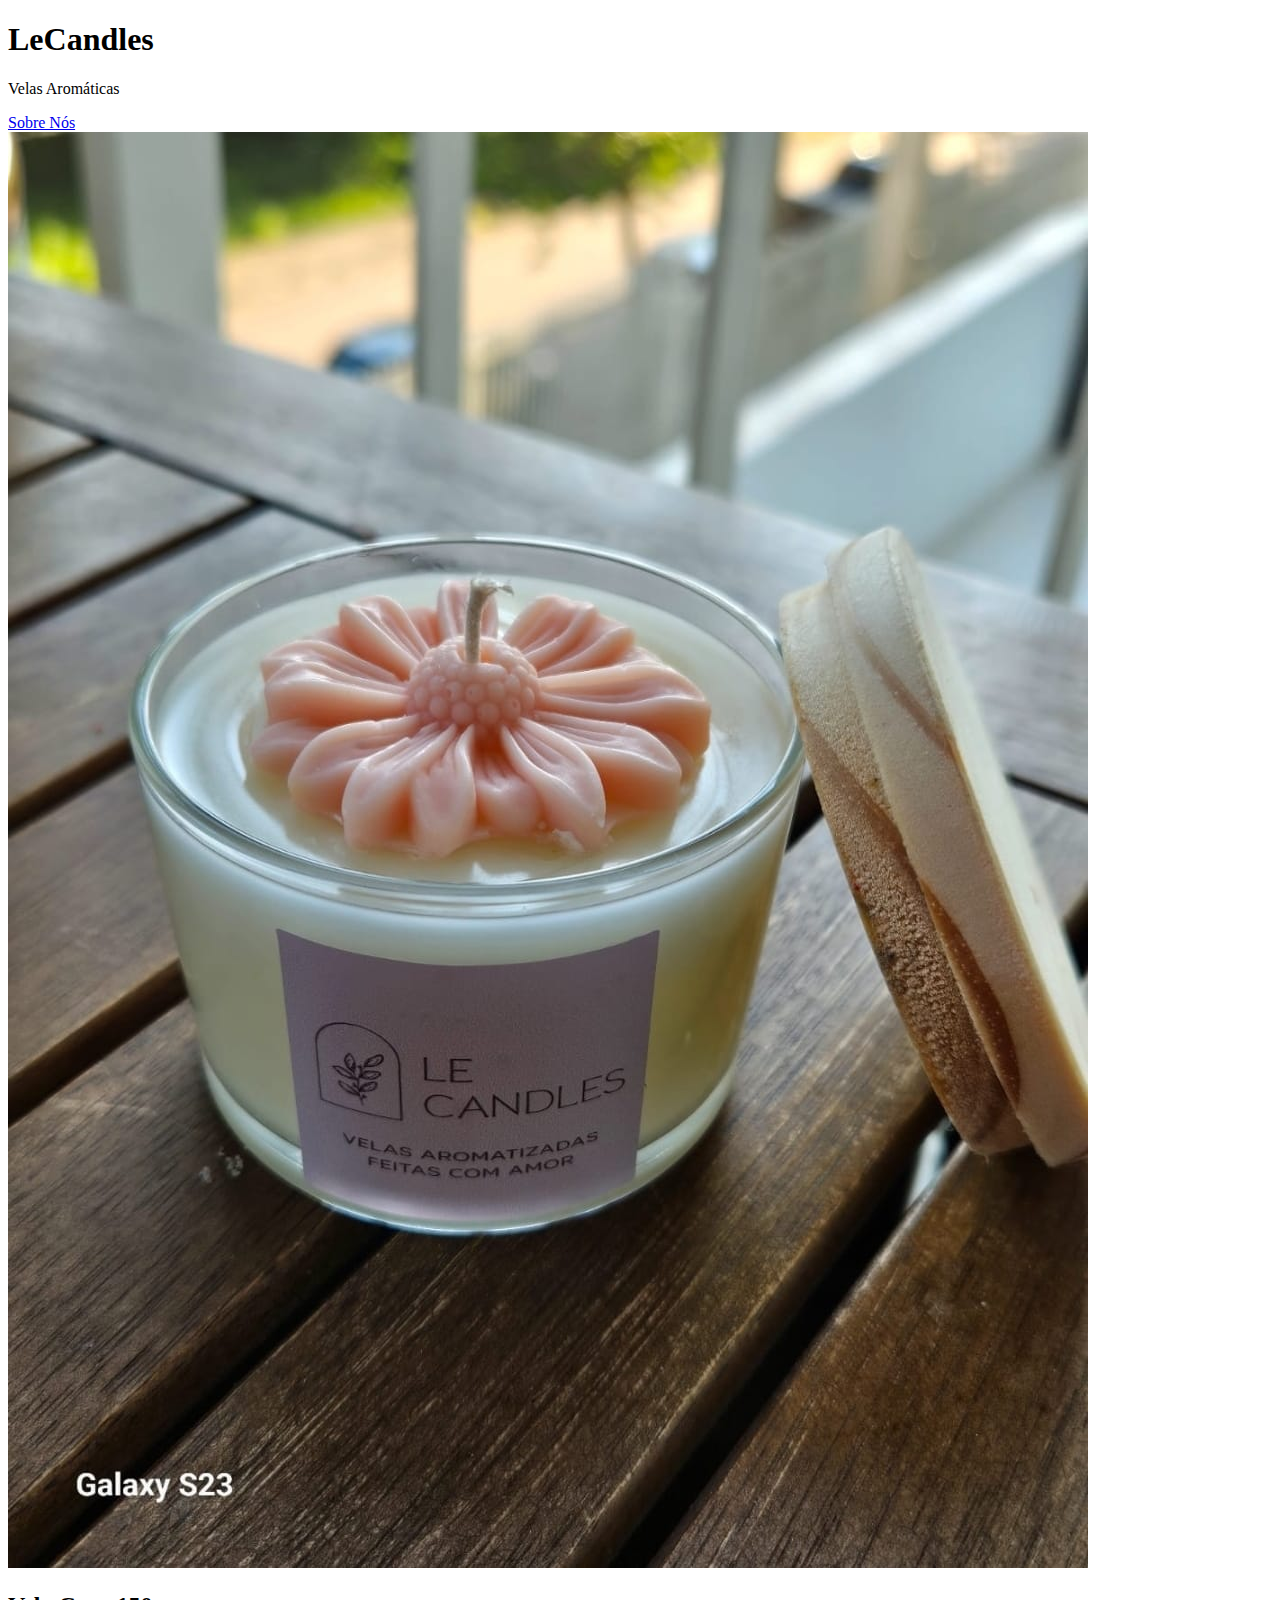
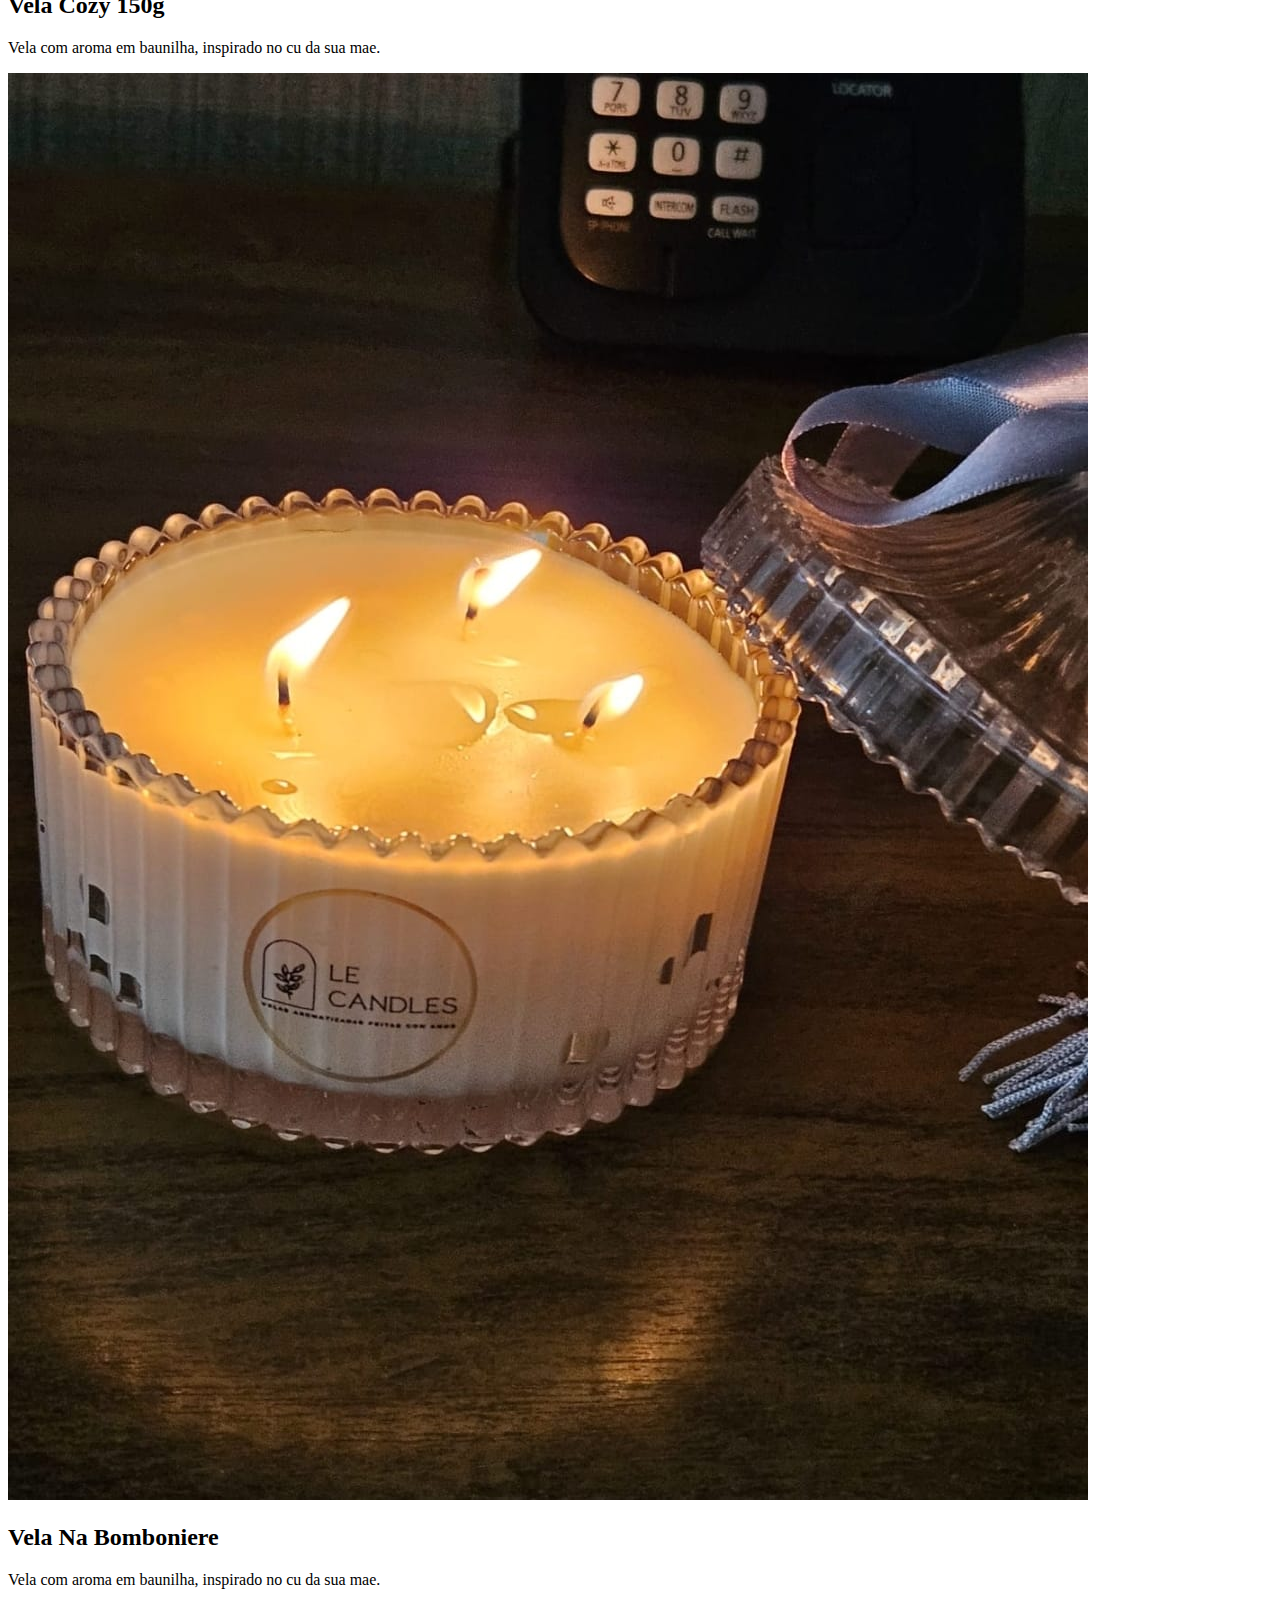
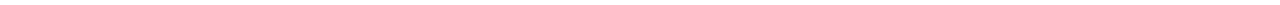
==== produtos.html @ e4a1009d "Add files via upload" ====
<!DOCTYPE html>
<html lang="en">
<head>
    <meta charset="UTF-8">
    <meta name="viewport" content="width=device-width, initial-scale=1.0">
    <title>Produtos</title>
    <link rel="stylesheet" href="style2.css">
</head>
<body>

    <div class="container">
        <div class="topo">
        <h1>LeCandles</h1>
        <p>Velas Aromáticas</p>
        <li>
            <a href="index.html">Sobre Nós</a>
        
        </li>
    </div>
    </div>


    <div class="card">
        <img src="./img/vela cozy .jpg" alt="Imagem do cartão">
        <div class="card-content">
          <h2 class="card-title">Vela Cozy 150g</h2>
          <p class="card-description">Vela com aroma em baunilha, inspirado no cu da sua mae.</p>
        </div>
      </div>
      <div class="card">
        <img src="./img/bomboniere.jpg" alt="Imagem do cartão">
        <div class="card-content">
          <h2 class="card-title">Vela Na Bomboniere</h2>
          <p class="card-description">Vela com aroma em baunilha, inspirado no cu da sua mae.</p>
        </div>
      </div>

</body>
</html>
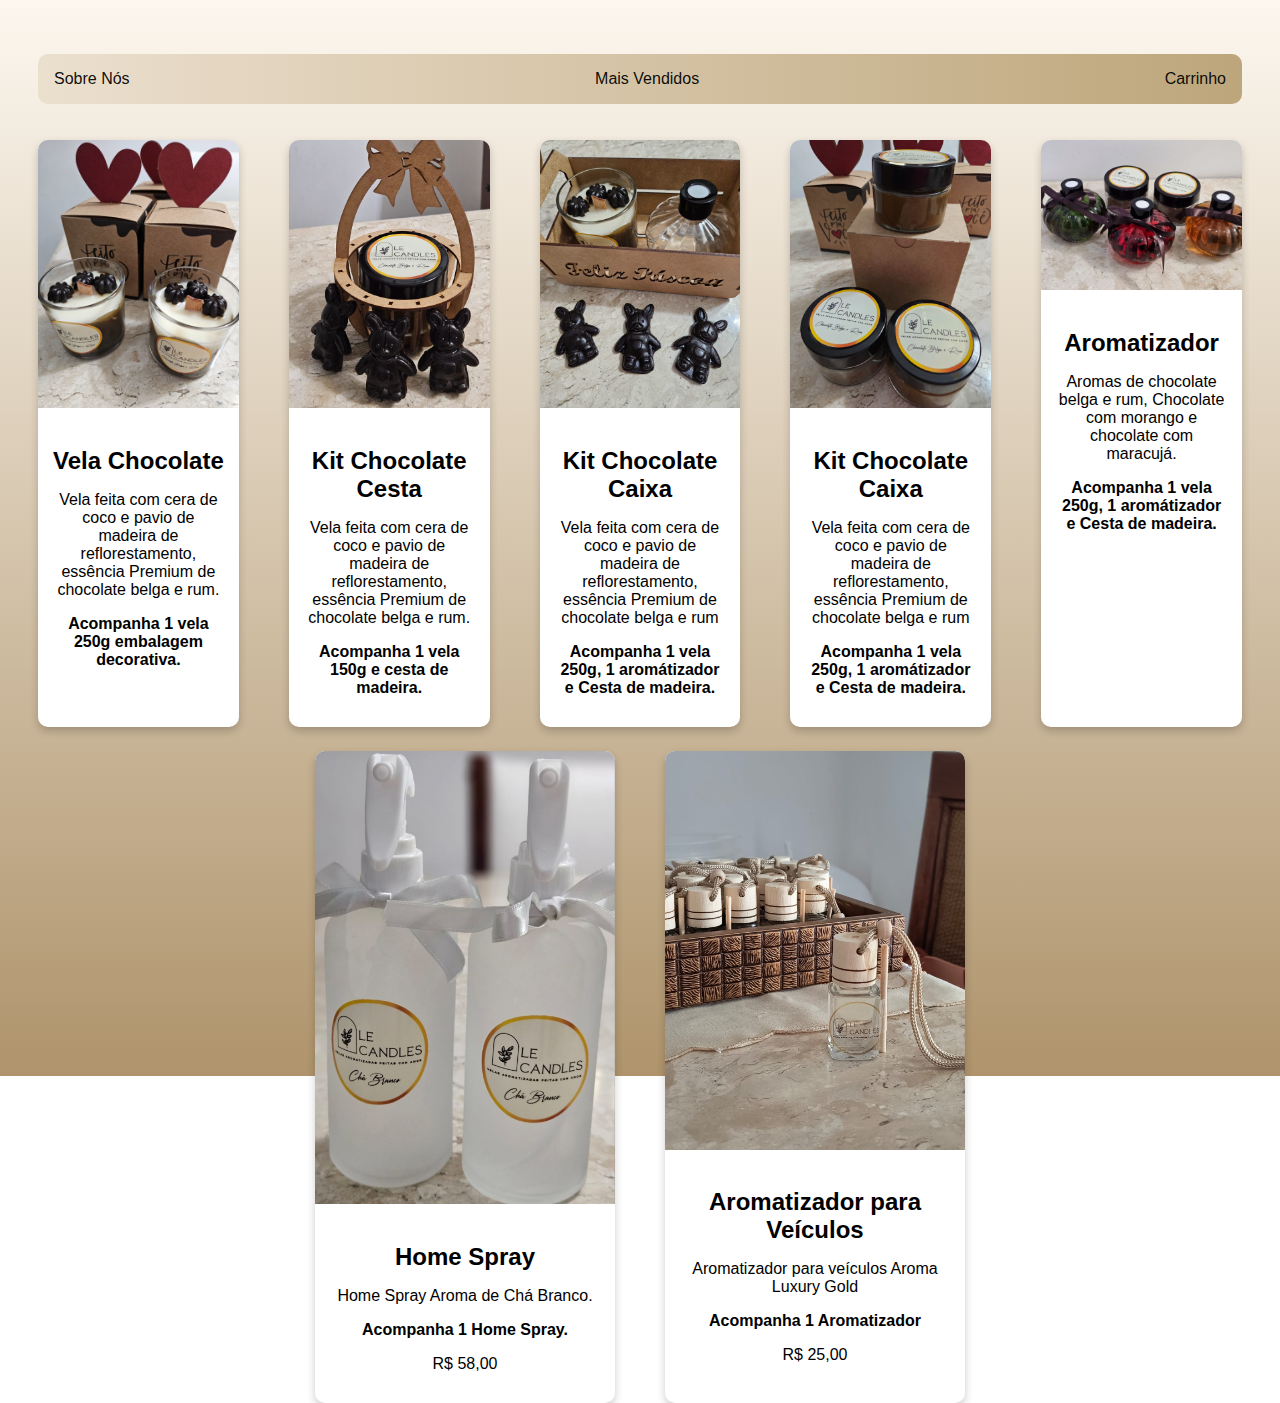
==== commit a171d971: "Add files via upload" ====
--- a/produtos.html
+++ b/produtos.html
@@ -9,31 +9,109 @@
 <body>
 
     <div class="container">
-        <div class="topo">
-        <h1>LeCandles</h1>
-        <p>Velas Aromáticas</p>
-        <li>
-            <a href="index.html">Sobre Nós</a>
-        
-        </li>
+
+      <nav class="nav">
+        <ul>
+            <li>
+                <a href="index.html">Sobre Nós</a>
+            </li>
+            <li>
+                <a href="maisvendidos.html">Mais Vendidos</a>
+            </li>
+            <li>
+                <a href="carrinho.html">Carrinho</a>
+            </li>
+        </ul>
+    </nav>
+
+       
+  
     </div>
     </div>
 
-
+   <div class="choco"style="justify-content: center;">
     <div class="card">
-        <img src="./img/vela cozy .jpg" alt="Imagem do cartão">
+        <img src="./img/chocovela1.jpg" alt="Imagem do cartão">
         <div class="card-content">
-          <h2 class="card-title">Vela Cozy 150g</h2>
-          <p class="card-description">Vela com aroma em baunilha, inspirado no cu da sua mae.</p>
-        </div>
-      </div>
-      <div class="card">
-        <img src="./img/bomboniere.jpg" alt="Imagem do cartão">
-        <div class="card-content">
-          <h2 class="card-title">Vela Na Bomboniere</h2>
-          <p class="card-description">Vela com aroma em baunilha, inspirado no cu da sua mae.</p>
+          <h2 class="card-title">Vela Chocolate </h2>
+          <p class="card-description">Vela feita com cera de coco e pavio de madeira de reflorestamento, essência Premium de chocolate belga e rum.</p>
+         
+          <p> <strong>Acompanha 1 vela 250g embalagem decorativa.</strong></p>  
+          
         </div>
       </div>
 
+      <div class="card">
+        <img src="./img/kitchoco.jpg" alt="Imagem do cartão">
+        <div class="card-content">
+          <h2 class="card-title">Kit Chocolate Cesta</h2>
+          <p class="card-description">Vela feita com cera de coco e pavio de madeira de reflorestamento, essência Premium de chocolate belga e rum.</p>
+          <p> <strong>Acompanha 1 vela 150g e cesta de madeira.</strong></p>
+        </div>
+      </div>
+
+
+      <div class="card">
+        <img src="./img/kitchococaixa.jpg" alt="Imagem do cartão">
+        <div class="card-content">
+          <h2 class="card-title">Kit Chocolate Caixa</h2>
+          <p class="card-description">Vela feita com cera de coco e pavio de madeira de reflorestamento, essência Premium de chocolate belga e rum </p>
+          <p> <strong>Acompanha 1 vela 250g, 1 aromátizador e Cesta de madeira.</strong></p>
+       </div>
+      </div>
+
+      <div class="card">
+        <img src="./img/chocovela2.jpg" alt="Imagem do cartão">
+        <div class="card-content">
+          <h2 class="card-title">Kit Chocolate Caixa</h2>
+          <p class="card-description">Vela feita com cera de coco e pavio de madeira de reflorestamento, essência Premium de chocolate belga e rum </p>
+          <p> <strong>Acompanha 1 vela 250g, 1 aromátizador e Cesta de madeira.</strong></p>
+        </div>
+      </div>
+
+      <div class="card">
+        <img src="./img/aromatizadoreschoco.jpg" alt="Imagem do cartão">
+        <div class="card-content">
+          <h2 class="card-title">Aromatizador</h2>
+          <p class="card-description">Aromas de chocolate belga e rum, Chocolate com morango e chocolate com maracujá. </p>
+          <p> <strong>Acompanha 1 vela 250g, 1 aromátizador e Cesta de madeira.</strong></p>
+        </div>
+      </div>
+        <!--nao esquecer de mudar o nome do ultimo card e colocar valores!!!!-->
+    </div>
+
+    <div class="acessorios" style="justify-content: center;">
+      <div class="card">
+        <img src="./img/homespray.jpg" alt="Imagem do cartão">
+        <div class="card-content">
+          <h2 class="card-title">Home Spray</h2>
+          <p class="card-description">Home Spray Aroma de Chá Branco.</p>
+          <p> <strong>Acompanha 1 Home Spray.</strong></p>
+          <p>R$ 58,00</p>
+        </div>
+      </div>
+
+      <div class="card">
+        <img src="./img/aromatizadorcar.jpg" alt="Imagem do cartão">
+        <div class="card-content">
+          <h2 class="card-title">Aromatizador para Veículos</h2>
+          <p class="card-description">Aromatizador para veículos Aroma Luxury Gold</p>
+          <p> <strong>Acompanha 1 Aromatizador</strong></p>
+          <p>R$ 25,00</p>
+        </div>
+      </div>
+
+    </div>
+
+
+  
+
+  
+
+  
+
+
+  
+      
 </body>
 </html>--- a/style2.css
+++ b/style2.css
@@ -0,0 +1,74 @@
+body{
+    background:linear-gradient(#fcf7ef, rgb(175, 148, 108)) no-repeat;
+    font-family: Arial, Helvetica, sans-serif;
+    height: 1000px;
+    font-family: Arial, Helvetica, sans-serif;
+    padding: 30px;
+}
+.nav{
+    color: rgba(219, 228, 236, 0.918);
+    text-decoration: none;
+    background:linear-gradient(0.25turn,#ebdfce, #bda67b) no-repeat;
+    border-radius: 10px;
+    font-family: 'Merrieweather' serif;
+}
+ul{
+    display: flex;
+    justify-content: space-between;
+    list-style-type: none;
+    align-items: center;
+    padding: 16px;
+}
+a{
+    text-decoration: none;
+    color:rgba(3, 3, 3, 0.966);
+}
+nav a:hover{
+    color: rgb(255, 255, 255);
+}
+.card {
+    width: 300px;
+    background: white;
+    border-radius: 10px;
+    box-shadow: 0 4px 8px rgba(0, 0, 0, 0.2);
+    overflow: hidden;
+    text-align: center;
+    transition: transform 0.3s ease, box-shadow 0.3s ease;
+    
+}
+
+.card:hover {
+    transform: scale(1.05);
+    box-shadow: 0 8px 16px rgba(0, 0, 0, 0.3);
+}
+
+.card img {
+    width: 100%;
+    height: auto;
+    
+}
+
+.card-content {
+    padding: 15px;
+    
+}
+
+.card h2 {
+    font-size: 1.5em;
+    margin-bottom: 10px;
+}
+
+.card p {
+    font-size: 1em;
+    margin-bottom: 15px;
+}
+.choco{
+    padding-top: 20px;
+    display: flex;
+    gap:50px;
+}
+.acessorios{
+    padding-top: 1.5rem;
+    display: flex;
+    gap: 50px;
+}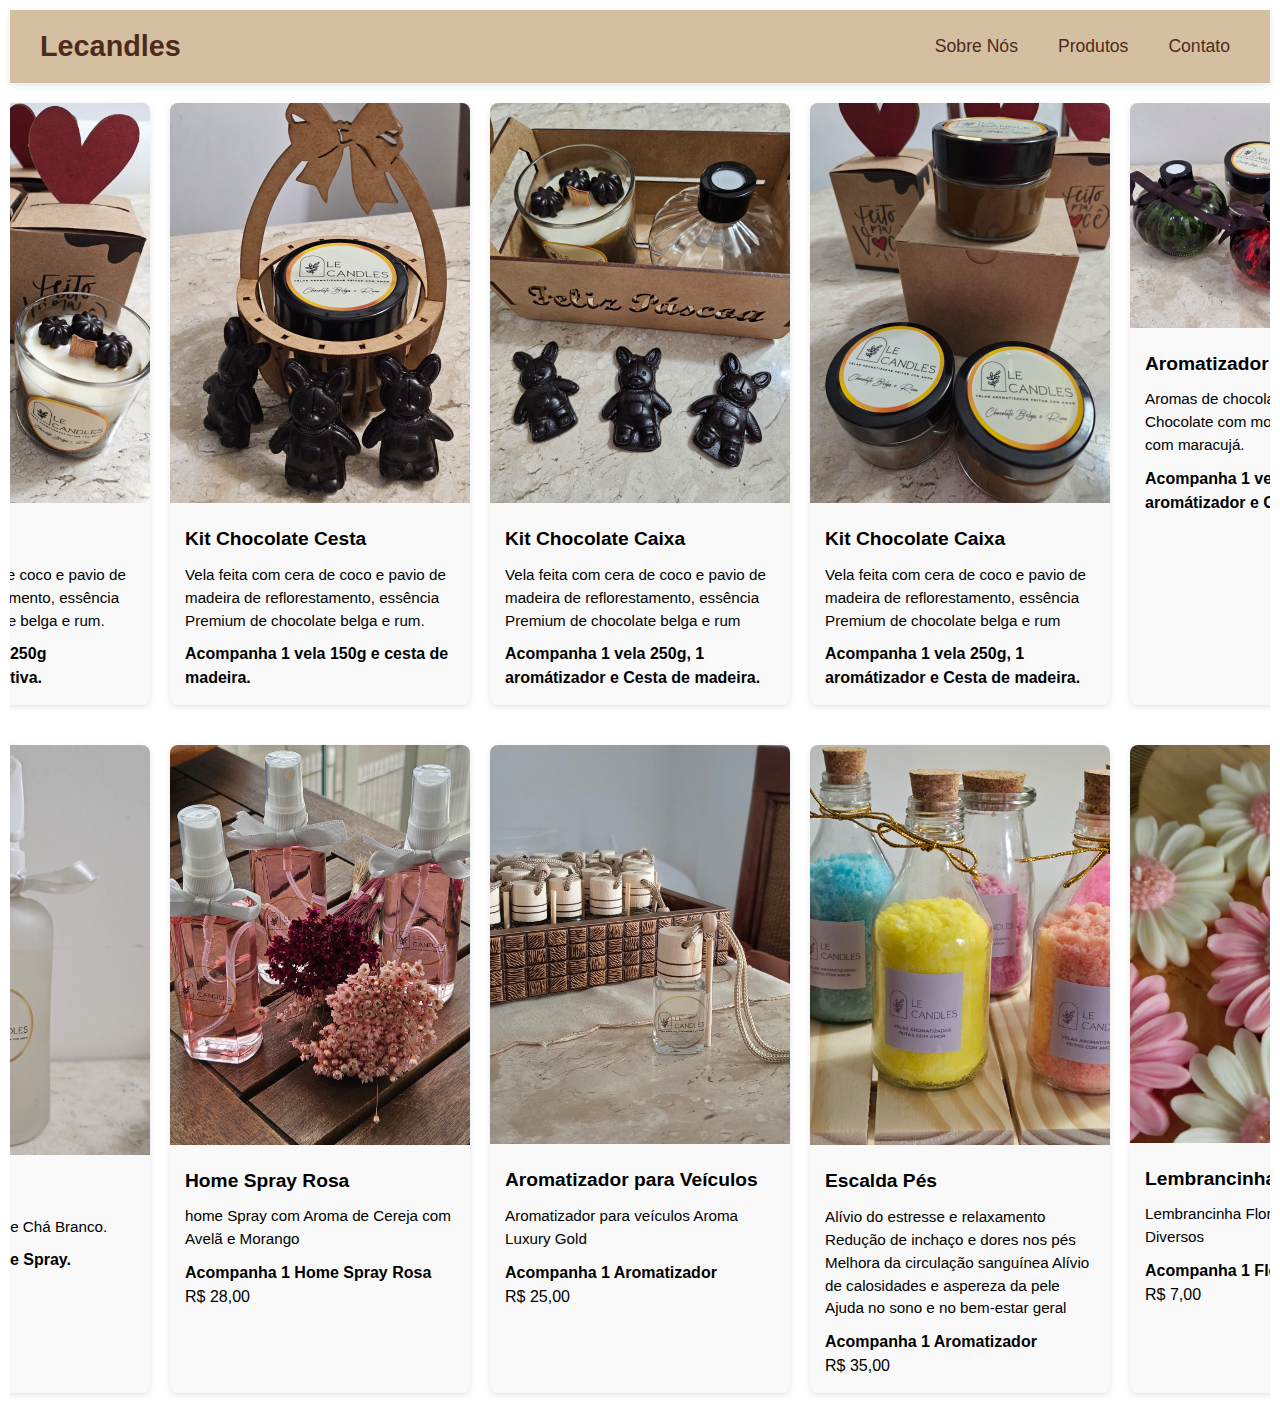
==== commit df770f59: "Add files via upload" ====
--- a/produtos.html
+++ b/produtos.html
@@ -8,25 +8,20 @@
 </head>
 <body>
 
-    <div class="container">
+  <nav class="navbar">
+    <div class="navbar-container">
+        <a href="#" class="logo">Lecandles</a>
+        <ul class="navbar-links">
+            <li><a href="index.html">Sobre Nós</a></li>
+            <li><a href="produtos.html">Produtos</a></li>
+            <li><a href="">Contato</a></li>
+        </ul>
+    </div>
+</nav>
 
-      <nav class="nav">
-        <ul>
-            <li>
-                <a href="index.html">Sobre Nós</a>
-            </li>
-            <li>
-                <a href="maisvendidos.html">Mais Vendidos</a>
-            </li>
-            <li>
-                <a href="carrinho.html">Carrinho</a>
-            </li>
-        </ul>
-    </nav>
 
-       
-  
-    </div>
+</body>
+</html>
     </div>
 
    <div class="choco"style="justify-content: center;">
@@ -40,6 +35,8 @@
           
         </div>
       </div>
+
+
 
       <div class="card">
         <img src="./img/kitchoco.jpg" alt="Imagem do cartão">
@@ -92,6 +89,16 @@
       </div>
 
       <div class="card">
+        <img src="./img/home spray rosa.jpg" alt="Imagem do cartão">
+        <div class="card-content">
+          <h2 class="card-title">Home Spray Rosa</h2>
+          <p class="card-description">home Spray com Aroma de Cereja com Avelã e Morango</p>
+          <p> <strong>Acompanha 1 Home Spray Rosa</strong></p>
+          <p>R$ 28,00</p>
+        </div>
+      </div>
+
+      <div class="card">
         <img src="./img/aromatizadorcar.jpg" alt="Imagem do cartão">
         <div class="card-content">
           <h2 class="card-title">Aromatizador para Veículos</h2>
@@ -100,8 +107,36 @@
           <p>R$ 25,00</p>
         </div>
       </div>
+      <div class="card">
+        <img src="./img/escalda pés.jpg" alt="Imagem do cartão">
+        <div class="card-content">
+          <h2 class="card-title">Escalda Pés</h2>
+          <p class="card-description">Alívio do estresse e relaxamento
 
+            Redução de inchaço e dores nos pés
+            
+            Melhora da circulação sanguínea
+            
+            Alívio de calosidades e aspereza da pele
+            
+            Ajuda no sono e no bem-estar geral</p>
+          <p> <strong>Acompanha 1 Aromatizador</strong></p>
+          <p>R$ 35,00</p>
+        </div>
+      </div>
+      
+      <div class="card">
+        <img src="./img/lembrancinha.jpg" alt="Imagem do cartão">
+        <div class="card-content">
+          <h2 class="card-title">Lembrancinha Flor Margarida</h2>
+          <p class="card-description">Lembrancinha Flor Margarida Aromas Diversos</p>
+          <p> <strong>Acompanha 1 Flor Margarida</strong></p>
+          <p>R$ 7,00</p>
+        </div>
+      </div>
     </div>
+  
+  
 
 
   
--- a/style2.css
+++ b/style2.css
@@ -1,74 +1,193 @@
-body{
-    background:linear-gradient(#fcf7ef, rgb(175, 148, 108)) no-repeat;
-    font-family: Arial, Helvetica, sans-serif;
-    height: 1000px;
-    font-family: Arial, Helvetica, sans-serif;
-    padding: 30px;
+/* Garante que tudo fique box-sizing: border-box */
+* 
+/* Resetando margens e padding para um layout limpo */
+* {
+    margin: 0;
+    padding: 0;
+    box-sizing: border-box;
 }
-.nav{
-    color: rgba(219, 228, 236, 0.918);
-    text-decoration: none;
-    background:linear-gradient(0.25turn,#ebdfce, #bda67b) no-repeat;
-    border-radius: 10px;
-    font-family: 'Merrieweather' serif;
+
+body {
+    font-family: Arial, sans-serif;
+    background-color: #f8f8f8; /* Fundo claro */
 }
-ul{
+
+/* Estilo para a navbar */
+.navbar {
+    background-color: #D4C0A1; /* Cor bege suave */
+    padding: 15px 20px;
+    box-shadow: 0 2px 8px rgba(0, 0, 0, 0.1);
+}
+
+.navbar-container {
     display: flex;
     justify-content: space-between;
-    list-style-type: none;
     align-items: center;
-    padding: 16px;
-}
-a{
-    text-decoration: none;
-    color:rgba(3, 3, 3, 0.966);
-}
-nav a:hover{
-    color: rgb(255, 255, 255);
-}
-.card {
-    width: 300px;
-    background: white;
-    border-radius: 10px;
-    box-shadow: 0 4px 8px rgba(0, 0, 0, 0.2);
-    overflow: hidden;
-    text-align: center;
-    transition: transform 0.3s ease, box-shadow 0.3s ease;
-    
+    max-width: 1200px;
+    margin: 0 auto;
 }
 
-.card:hover {
-    transform: scale(1.05);
-    box-shadow: 0 8px 16px rgba(0, 0, 0, 0.3);
+.logo {
+    font-size: 1.8rem;
+    font-weight: bold;
+    color: #4E2A1C; /* Cor marrom escuro */
+    text-decoration: none;
 }
 
-.card img {
+.navbar-links {
+    list-style: none;
+    display: flex;
+    gap: 20px;
+}
+
+.navbar-links li {
+    display: inline;
+}
+
+.navbar-links a {
+    text-decoration: none;
+    color: #4E2A1C; /* Cor marrom escuro */
+    font-size: 1.1rem;
+    padding: 5px 10px;
+    transition: color 0.3s ease, background-color 0.3s ease;
+    border-radius: 5px;
+}
+
+.navbar-links a:hover {
+    background-color: #A17C57; /* Cor marrom suave ao passar o mouse */
+    color: #fff;
+}
+
+/* Media Query para telas menores */
+@media (max-width: 768px) {
+    .navbar-container {
+        flex-direction: column;
+        align-items: flex-start;
+    }
+
+    .navbar-links {
+        flex-direction: column;
+        gap: 10px;
+        margin-top: 10px;
+    }
+
+    .navbar-links a {
+        padding: 10px 15px;
+    }
+}
+
+
+  
+  body {
+    font-family: Arial, sans-serif;
+    background-color: #fff;
+    line-height: 1.5;
+    padding: 10px;
+  }
+  
+  .container, .acessorios, .choco {
+    display: flex;
+    flex-wrap: wrap;
+    justify-content: center;
+    gap: 20px;
+  }
+  
+  /* Estilo dos cards */
+  .card {
+    background-color: #f9f9f9;
+    border-radius: 8px;
+    box-shadow: 0 2px 6px rgba(0,0,0,0.1);
+    overflow: hidden;
+    max-width: 300px;
+    width: 100%;
+    min-width: 280px;
+    flex: 0 0 auto;
+  }
+  
+  .card img {
     width: 100%;
     height: auto;
-    
-}
+  }
+  
+  .card-content {
+    padding: 15px;
+  }
+  
+  .card-title {
+    font-size: 1.2rem;
+    margin-bottom: 10px;
+  }
+  
+  .card-description {
+    font-size: 0.95rem;
+    margin-bottom: 10px;
+  }
+  
+  /* Menu de navegação */
+  .nav ul {
+    list-style: none;
+    display: flex;
+    justify-content: center;
+    flex-wrap: wrap;
+    gap: 15px;
+    padding: 20px 0;
+    background-color: #eee;
+  }
+  
+  .nav ul li a {
+    text-decoration: none;
+    color: #333;
+    font-weight: bold;
+  }
+  
+  /* Seção de produtos com rolagem horizontal */
+  .choco-container, .acessorios-container {
+    display: flex;
+    align-items: center;
+    justify-content: center;
+    position: relative;
+    width: 100%;
+  }
+  
+  .choco, .acessorios {
+    display: flex;
+    flex-wrap: nowrap;
+    overflow-x: auto;
+    gap: 20px;
+    padding: 20px;
+    scroll-snap-type: x mandatory;
+    width: 100%;
+  }
+  
+  .choco::-webkit-scrollbar, .acessorios::-webkit-scrollbar {
+    height: 8px;
+  }
+  
+  .choco::-webkit-scrollbar-thumb, .acessorios::-webkit-scrollbar-thumb {
+    background-color: #ccc;
+    border-radius: 4px;
+  }
+  
+  .card {
+    flex-shrink: 0;
+    scroll-snap-align: start; /* Garante que cada card começa no início da rolagem */
+  }
+  
+  
+  /* MEDIA QUERY: adapta para telas menores */
+  @media (max-width: 768px) {
+    .choco, .acessorios {
+      gap: 10px;
+    }
+  
+    .card {
+      min-width: 200px; /* Ajusta o tamanho mínimo dos cards */
+      max-width: 250px;
+    }
+  
+    .choco-container, .acessorios-container {
+      width: 100%;
+    }
 
-.card-content {
-    padding: 15px;
-    
-}
-
-.card h2 {
-    font-size: 1.5em;
-    margin-bottom: 10px;
-}
-
-.card p {
-    font-size: 1em;
-    margin-bottom: 15px;
-}
-.choco{
-    padding-top: 20px;
-    display: flex;
-    gap:50px;
-}
-.acessorios{
-    padding-top: 1.5rem;
-    display: flex;
-    gap: 50px;
-}+  }
+  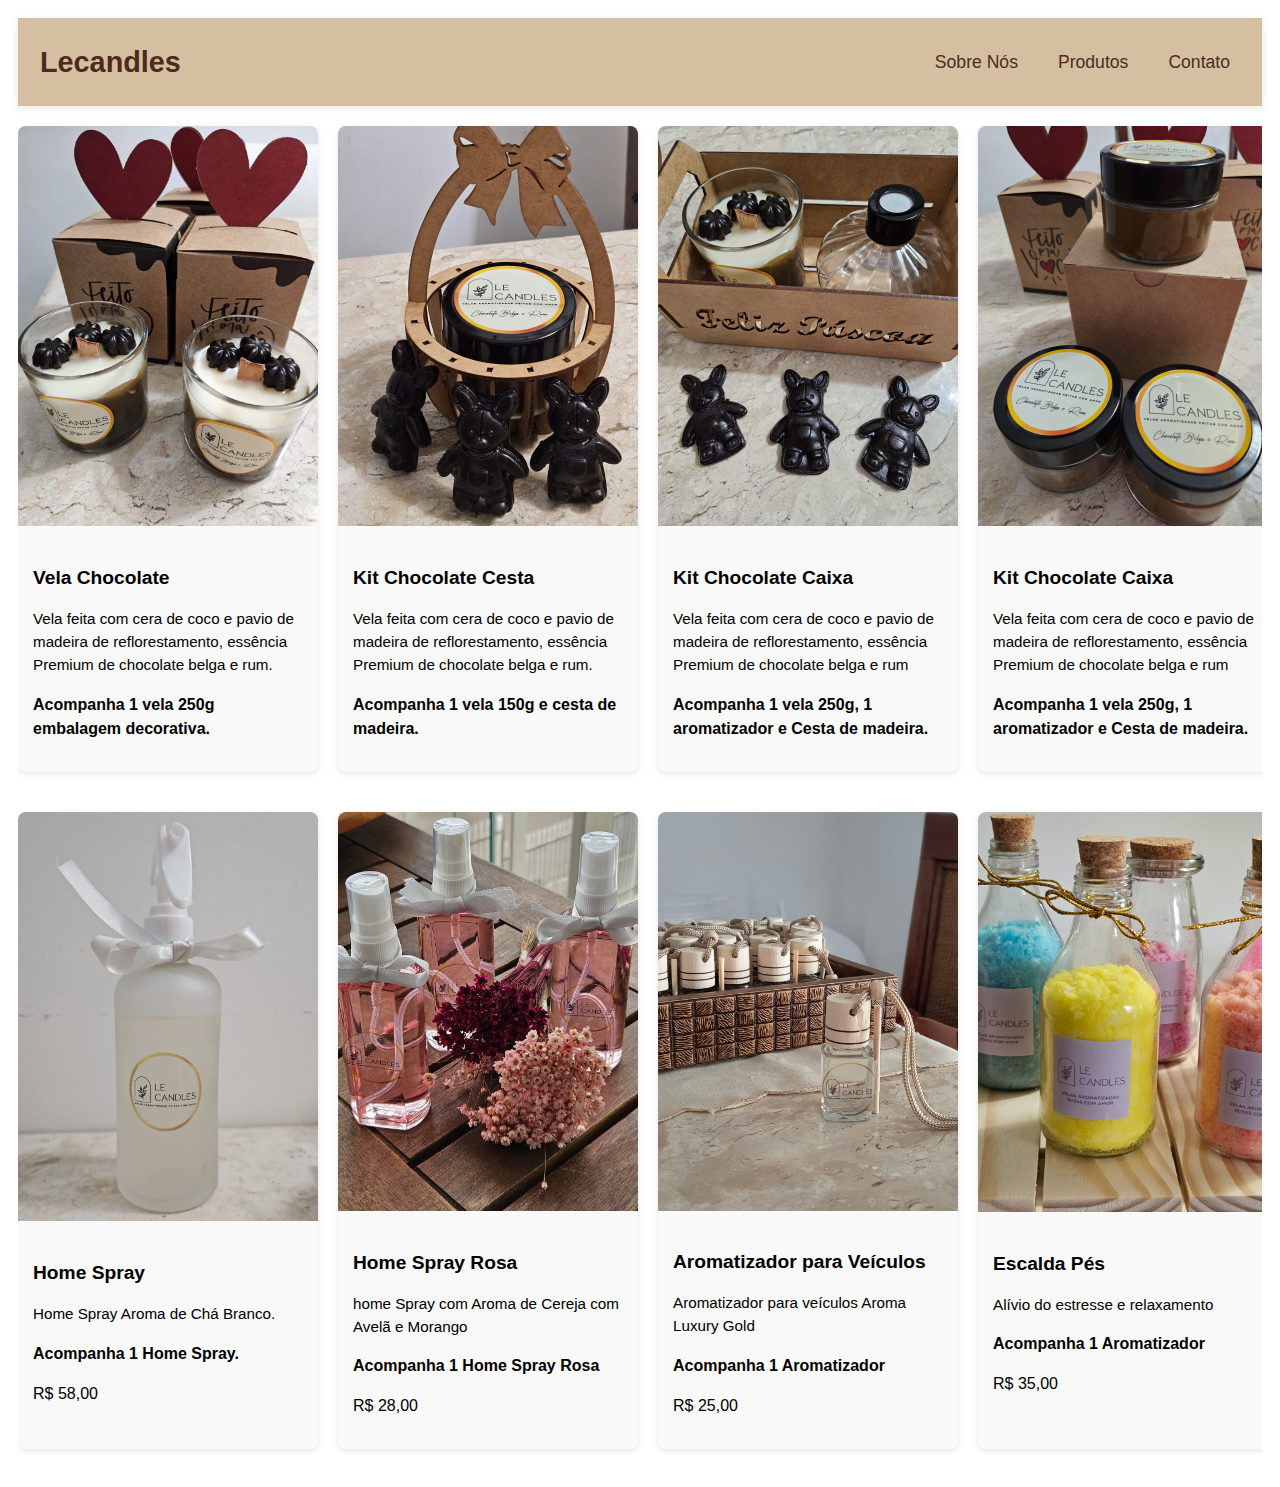
==== commit 6029117d: "Add files via upload" ====
--- a/produtos.html
+++ b/produtos.html
@@ -17,26 +17,20 @@
             <li><a href="">Contato</a></li>
         </ul>
     </div>
-</nav>
+  </nav>
 
-
-</body>
-</html>
-    </div>
-
-   <div class="choco"style="justify-content: center;">
-    <div class="card">
+  <!-- Container para a seção Choco -->
+  <div class="choco-container">
+    
+    <div class="choco">
+      <div class="card">
         <img src="./img/chocovela1.jpg" alt="Imagem do cartão">
         <div class="card-content">
           <h2 class="card-title">Vela Chocolate </h2>
           <p class="card-description">Vela feita com cera de coco e pavio de madeira de reflorestamento, essência Premium de chocolate belga e rum.</p>
-         
           <p> <strong>Acompanha 1 vela 250g embalagem decorativa.</strong></p>  
-          
         </div>
       </div>
-
-
 
       <div class="card">
         <img src="./img/kitchoco.jpg" alt="Imagem do cartão">
@@ -47,13 +41,12 @@
         </div>
       </div>
 
-
       <div class="card">
         <img src="./img/kitchococaixa.jpg" alt="Imagem do cartão">
         <div class="card-content">
           <h2 class="card-title">Kit Chocolate Caixa</h2>
           <p class="card-description">Vela feita com cera de coco e pavio de madeira de reflorestamento, essência Premium de chocolate belga e rum </p>
-          <p> <strong>Acompanha 1 vela 250g, 1 aromátizador e Cesta de madeira.</strong></p>
+          <p> <strong>Acompanha 1 vela 250g, 1 aromatizador e Cesta de madeira.</strong></p>
        </div>
       </div>
 
@@ -62,7 +55,7 @@
         <div class="card-content">
           <h2 class="card-title">Kit Chocolate Caixa</h2>
           <p class="card-description">Vela feita com cera de coco e pavio de madeira de reflorestamento, essência Premium de chocolate belga e rum </p>
-          <p> <strong>Acompanha 1 vela 250g, 1 aromátizador e Cesta de madeira.</strong></p>
+          <p> <strong>Acompanha 1 vela 250g, 1 aromatizador e Cesta de madeira.</strong></p>
         </div>
       </div>
 
@@ -71,13 +64,15 @@
         <div class="card-content">
           <h2 class="card-title">Aromatizador</h2>
           <p class="card-description">Aromas de chocolate belga e rum, Chocolate com morango e chocolate com maracujá. </p>
-          <p> <strong>Acompanha 1 vela 250g, 1 aromátizador e Cesta de madeira.</strong></p>
+          <p> <strong>Acompanha 1 vela 250g, 1 aromatizador e Cesta de madeira.</strong></p>
         </div>
       </div>
-        <!--nao esquecer de mudar o nome do ultimo card e colocar valores!!!!-->
     </div>
+  </div>
 
-    <div class="acessorios" style="justify-content: center;">
+  <!-- Container para a seção Acessórios -->
+  <div class="acessorios-container">
+    <div class="acessorios">
       <div class="card">
         <img src="./img/homespray.jpg" alt="Imagem do cartão">
         <div class="card-content">
@@ -107,24 +102,17 @@
           <p>R$ 25,00</p>
         </div>
       </div>
+
       <div class="card">
         <img src="./img/escalda pés.jpg" alt="Imagem do cartão">
         <div class="card-content">
           <h2 class="card-title">Escalda Pés</h2>
-          <p class="card-description">Alívio do estresse e relaxamento
-
-            Redução de inchaço e dores nos pés
-            
-            Melhora da circulação sanguínea
-            
-            Alívio de calosidades e aspereza da pele
-            
-            Ajuda no sono e no bem-estar geral</p>
+          <p class="card-description">Alívio do estresse e relaxamento</p>
           <p> <strong>Acompanha 1 Aromatizador</strong></p>
           <p>R$ 35,00</p>
         </div>
       </div>
-      
+
       <div class="card">
         <img src="./img/lembrancinha.jpg" alt="Imagem do cartão">
         <div class="card-content">
@@ -135,18 +123,7 @@
         </div>
       </div>
     </div>
-  
-  
+  </div>
 
-
-  
-
-  
-
-  
-
-
-  
-      
 </body>
-</html>+</html>
--- a/style2.css
+++ b/style2.css
@@ -1,193 +1,164 @@
-/* Garante que tudo fique box-sizing: border-box */
-* 
-/* Resetando margens e padding para um layout limpo */
-* {
-    margin: 0;
-    padding: 0;
-    box-sizing: border-box;
-}
-
 body {
-    font-family: Arial, sans-serif;
-    background-color: #f8f8f8; /* Fundo claro */
+  font-family: Arial, sans-serif; /* Fonte original */
+  background-color: #fff;
+  line-height: 1.5;
+  padding: 10px;
 }
 
 /* Estilo para a navbar */
 .navbar {
-    background-color: #D4C0A1; /* Cor bege suave */
-    padding: 15px 20px;
-    box-shadow: 0 2px 8px rgba(0, 0, 0, 0.1);
+  background-color: #D4C0A1; /* Cor bege suave */
+  padding: 15px 20px;
+  box-shadow: 0 2px 8px rgba(0, 0, 0, 0.1);
 }
 
 .navbar-container {
-    display: flex;
-    justify-content: space-between;
-    align-items: center;
-    max-width: 1200px;
-    margin: 0 auto;
+  display: flex;
+  justify-content: space-between;
+  align-items: center;
+  max-width: 1200px;
+  margin: 0 auto;
 }
 
 .logo {
-    font-size: 1.8rem;
-    font-weight: bold;
-    color: #4E2A1C; /* Cor marrom escuro */
-    text-decoration: none;
+  font-size: 1.8rem;
+  font-weight: bold;
+  color: #4E2A1C; /* Cor marrom escuro */
+  text-decoration: none;
 }
 
 .navbar-links {
-    list-style: none;
-    display: flex;
-    gap: 20px;
+  list-style: none;
+  display: flex;
+  gap: 20px;
 }
 
 .navbar-links li {
-    display: inline;
+  display: inline;
 }
 
 .navbar-links a {
-    text-decoration: none;
-    color: #4E2A1C; /* Cor marrom escuro */
-    font-size: 1.1rem;
-    padding: 5px 10px;
-    transition: color 0.3s ease, background-color 0.3s ease;
-    border-radius: 5px;
+  text-decoration: none;
+  color: #4E2A1C; /* Cor marrom escuro */
+  font-size: 1.1rem;
+  padding: 5px 10px;
+  transition: color 0.3s ease, background-color 0.3s ease;
+  border-radius: 5px;
 }
 
+/* Hover da Navbar */
 .navbar-links a:hover {
-    background-color: #A17C57; /* Cor marrom suave ao passar o mouse */
-    color: #fff;
+  background-color: #A17C57; /* Cor marrom suave ao passar o mouse */
+  color: #fff;
 }
 
 /* Media Query para telas menores */
 @media (max-width: 768px) {
-    .navbar-container {
-        flex-direction: column;
-        align-items: flex-start;
-    }
+  .navbar-container {
+      flex-direction: column;
+      align-items: flex-start;
+  }
 
-    .navbar-links {
-        flex-direction: column;
-        gap: 10px;
-        margin-top: 10px;
-    }
+  .navbar-links {
+      flex-direction: column;
+      gap: 10px;
+      margin-top: 10px;
+  }
 
-    .navbar-links a {
-        padding: 10px 15px;
-    }
+  .navbar-links a {
+      padding: 10px 15px;
+  }
 }
 
-
-  
-  body {
-    font-family: Arial, sans-serif;
-    background-color: #fff;
-    line-height: 1.5;
-    padding: 10px;
-  }
-  
-  .container, .acessorios, .choco {
-    display: flex;
-    flex-wrap: wrap;
-    justify-content: center;
-    gap: 20px;
-  }
-  
-  /* Estilo dos cards */
-  .card {
-    background-color: #f9f9f9;
-    border-radius: 8px;
-    box-shadow: 0 2px 6px rgba(0,0,0,0.1);
-    overflow: hidden;
-    max-width: 300px;
-    width: 100%;
-    min-width: 280px;
-    flex: 0 0 auto;
-  }
-  
-  .card img {
-    width: 100%;
-    height: auto;
-  }
-  
-  .card-content {
-    padding: 15px;
-  }
-  
-  .card-title {
-    font-size: 1.2rem;
-    margin-bottom: 10px;
-  }
-  
-  .card-description {
-    font-size: 0.95rem;
-    margin-bottom: 10px;
-  }
-  
-  /* Menu de navegação */
-  .nav ul {
-    list-style: none;
-    display: flex;
-    justify-content: center;
-    flex-wrap: wrap;
-    gap: 15px;
-    padding: 20px 0;
-    background-color: #eee;
-  }
-  
-  .nav ul li a {
-    text-decoration: none;
-    color: #333;
-    font-weight: bold;
-  }
-  
-  /* Seção de produtos com rolagem horizontal */
-  .choco-container, .acessorios-container {
+/* Seção de produtos com rolagem horizontal */
+.choco-container, .acessorios-container {
     display: flex;
     align-items: center;
     justify-content: center;
     position: relative;
     width: 100%;
-  }
-  
-  .choco, .acessorios {
+    overflow-x: auto;
+    padding: 20px 0;
+}
+
+.choco, .acessorios {
     display: flex;
     flex-wrap: nowrap;
-    overflow-x: auto;
     gap: 20px;
-    padding: 20px;
-    scroll-snap-type: x mandatory;
     width: 100%;
-  }
-  
-  .choco::-webkit-scrollbar, .acessorios::-webkit-scrollbar {
+    scroll-snap-type: x mandatory;  /* Garante que os cards fiquem "presos" na rolagem */
+}
+
+.choco::-webkit-scrollbar, .acessorios::-webkit-scrollbar {
     height: 8px;
-  }
-  
-  .choco::-webkit-scrollbar-thumb, .acessorios::-webkit-scrollbar-thumb {
+}
+
+.choco::-webkit-scrollbar-thumb, .acessorios::-webkit-scrollbar-thumb {
     background-color: #ccc;
     border-radius: 4px;
-  }
-  
-  .card {
-    flex-shrink: 0;
-    scroll-snap-align: start; /* Garante que cada card começa no início da rolagem */
-  }
-  
-  
-  /* MEDIA QUERY: adapta para telas menores */
-  @media (max-width: 768px) {
+}
+
+/* Garantindo que os cards se ajustem corretamente */
+.card {
+    flex-shrink: 0; /* Evita que os cards encolham */
+    scroll-snap-align: start;  /* Garante que cada card comece no início da rolagem */
+    background-color: #f9f9f9;
+    border-radius: 8px;
+    box-shadow: 0 2px 6px rgba(0, 0, 0, 0.1);
+    overflow: hidden;
+    max-width: 300px;
+    width: 100%;
+    min-width: 280px;
+    transition: transform 0.3s ease, box-shadow 0.3s ease, border 0.3s ease;
+}
+
+.card img {
+    width: 100%;
+    height: auto;
+}
+
+.card-content {
+    padding: 15px;
+}
+
+.card-title {
+    font-size: 1.2rem;
+    margin-bottom: 10px;
+}
+
+.card-description {
+    font-size: 0.95rem;
+    margin-bottom: 10px;
+}
+
+/* Efeito de hover nos cards */
+.card:hover {
+    transform: scale(1.05);
+    box-shadow: 0 8px 16px rgba(0, 0, 0, 0.2);
+    border: 2px solid #d4af37; /* Dourado elegante */
+}
+
+/* MEDIA QUERY: adapta para telas menores */
+@media (max-width: 768px) {
     .choco, .acessorios {
-      gap: 10px;
-    }
-  
-    .card {
-      min-width: 200px; /* Ajusta o tamanho mínimo dos cards */
-      max-width: 250px;
-    }
-  
-    .choco-container, .acessorios-container {
-      width: 100%;
+        gap: 10px;
     }
 
-  }
-  +    .card {
+        min-width: 200px; /* Ajusta o tamanho mínimo dos cards */
+        max-width: 250px;
+    }
+
+    .card-content {
+        padding: 10px;
+    }
+
+    .card-title {
+        font-size: 1rem;
+    }
+
+    .card-description {
+        font-size: 0.9rem;
+    }
+}
+
